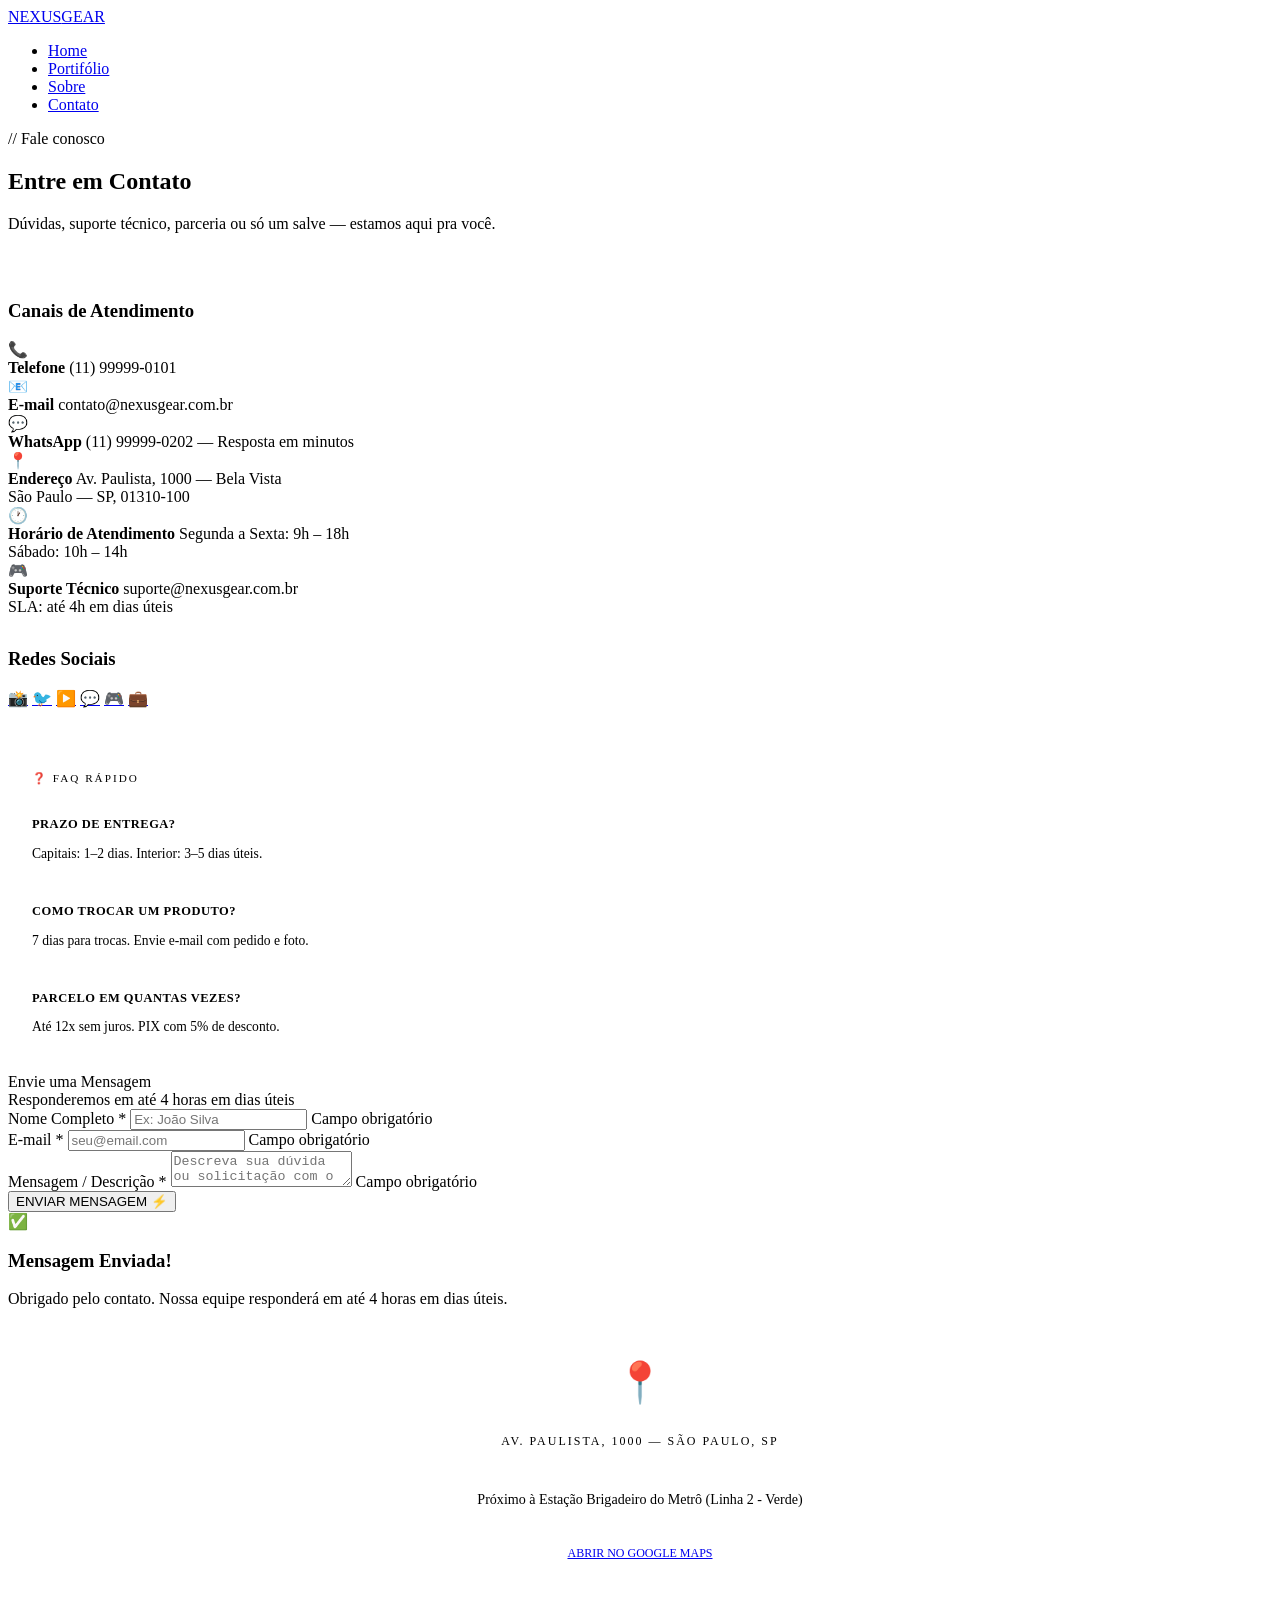
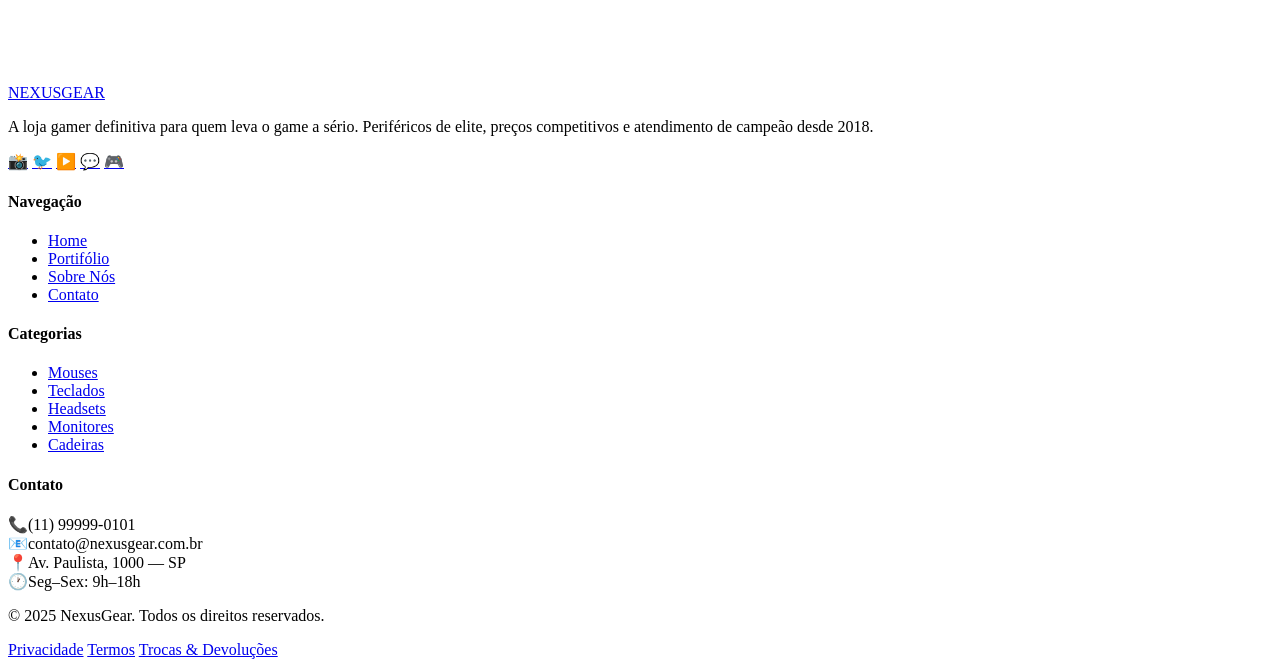
==== pages/contato.html @ a5f31749 "feat: contato" ====
<!DOCTYPE html>
<html lang="pt-BR">
<head>
  <meta charset="UTF-8" />
  <meta name="viewport" content="width=device-width, initial-scale=1.0" />
  <meta name="description" content="Entre em contato com a NexusGear. Dúvidas, suporte, parcerias ou apenas um salve para a equipe." />
  <title>Contato | NexusGear</title>
  <link rel="stylesheet" href="../src/css/estilo.css" />
</head>
<body>

  <!-- ===== NAVIGATION ===== -->
  <nav id="navbar">
    <a href="../index.html" class="nav-logo">NEXUS<span>GEAR</span></a>
    <ul class="nav-links">
      <li><a href="../index.html">Home</a></li>
      <li><a href="portifolio.html">Portifólio</a></li>
      <li><a href="sobre.html">Sobre</a></li>
      <li><a href="contato.html" class="active nav-cta">Contato</a></li>
    </ul>
    <div class="hamburger" aria-label="Menu" role="button" tabindex="0">
      <span></span><span></span><span></span>
    </div>
  </nav>

  <!-- ===== CONTACT HERO ===== -->
  <section class="contact-hero">
    <div class="section-tag">// Fale conosco</div>
    <h1 class="section-title">Entre em Contato</h1>
    <p class="section-desc" style="margin: 1rem auto 0;">
      Dúvidas, suporte técnico, parceria ou só um salve — estamos aqui pra você.
    </p>
  </section>

  <!-- ===== CONTACT SECTION ===== -->
  <section class="container" style="padding-top: 3rem;">
    <div class="contact-wrapper">

      <!-- CONTACT INFO -->
      <div class="contact-info">
        <h3>Canais de Atendimento</h3>

        <div class="contact-item">
          <div class="contact-icon">📞</div>
          <div class="contact-detail">
            <strong>Telefone</strong>
            <span>(11) 99999-0101</span>
          </div>
        </div>

        <div class="contact-item">
          <div class="contact-icon">📧</div>
          <div class="contact-detail">
            <strong>E-mail</strong>
            <span>contato@nexusgear.com.br</span>
          </div>
        </div>

        <div class="contact-item">
          <div class="contact-icon">💬</div>
          <div class="contact-detail">
            <strong>WhatsApp</strong>
            <span>(11) 99999-0202 — Resposta em minutos</span>
          </div>
        </div>

        <div class="contact-item">
          <div class="contact-icon">📍</div>
          <div class="contact-detail">
            <strong>Endereço</strong>
            <span>Av. Paulista, 1000 — Bela Vista<br/>São Paulo — SP, 01310-100</span>
          </div>
        </div>

        <div class="contact-item">
          <div class="contact-icon">🕐</div>
          <div class="contact-detail">
            <strong>Horário de Atendimento</strong>
            <span>Segunda a Sexta: 9h – 18h<br/>Sábado: 10h – 14h</span>
          </div>
        </div>

        <div class="contact-item">
          <div class="contact-icon">🎮</div>
          <div class="contact-detail">
            <strong>Suporte Técnico</strong>
            <span>suporte@nexusgear.com.br<br/>SLA: até 4h em dias úteis</span>
          </div>
        </div>

        <h3 style="margin-top: 2rem;">Redes Sociais</h3>
        <div class="social-links-contact">
          <a href="#" class="social-btn" title="Instagram">📸</a>
          <a href="#" class="social-btn" title="Twitter/X">🐦</a>
          <a href="#" class="social-btn" title="YouTube">▶️</a>
          <a href="#" class="social-btn" title="Discord">💬</a>
          <a href="#" class="social-btn" title="Twitch">🎮</a>
          <a href="#" class="social-btn" title="LinkedIn">💼</a>
        </div>

        <!-- Quick FAQ -->
        <div style="margin-top: 2.5rem; background: var(--bg-card); border: 1px solid var(--border); border-radius: var(--radius); padding: 1.5rem;">
          <div style="font-family: var(--font-mono); font-size: 0.7rem; color: var(--accent); letter-spacing: 2px; margin-bottom: 1.25rem; text-transform: uppercase;">❓ FAQ Rápido</div>
          <div style="display: flex; flex-direction: column; gap: 1rem;">
            <div>
              <p style="font-size: 0.78rem; font-weight: 700; color: var(--text-primary); margin-bottom: 0.3rem; text-transform: uppercase; letter-spacing: 0.5px;">Prazo de entrega?</p>
              <p style="color: var(--text-muted); font-size: 0.85rem;">Capitais: 1–2 dias. Interior: 3–5 dias úteis.</p>
            </div>
            <div>
              <p style="font-size: 0.78rem; font-weight: 700; color: var(--text-primary); margin-bottom: 0.3rem; text-transform: uppercase; letter-spacing: 0.5px;">Como trocar um produto?</p>
              <p style="color: var(--text-muted); font-size: 0.85rem;">7 dias para trocas. Envie e-mail com pedido e foto.</p>
            </div>
            <div>
              <p style="font-size: 0.78rem; font-weight: 700; color: var(--text-primary); margin-bottom: 0.3rem; text-transform: uppercase; letter-spacing: 0.5px;">Parcelo em quantas vezes?</p>
              <p style="color: var(--text-muted); font-size: 0.85rem;">Até 12x sem juros. PIX com 5% de desconto.</p>
            </div>
          </div>
        </div>
      </div>

      <!-- CONTACT FORM -->
      <div class="contact-form-box">
        <div class="form-title">Envie uma Mensagem</div>
        <div class="form-subtitle">Responderemos em até 4 horas em dias úteis</div>

        <form id="contact-form" novalidate>
          <div class="form-row">
            <div class="form-group">
              <label for="nome">Nome Completo *</label>
              <input type="text" id="nome" name="nome" placeholder="Ex: João Silva" required autocomplete="name" />
              <span class="error-msg">Campo obrigatório</span>
            </div>
            <div class="form-group">
              <label for="email">E-mail *</label>
              <input type="email" id="email" name="email" placeholder="seu@email.com" required autocomplete="email" />
              <span class="error-msg">Campo obrigatório</span>
            </div>
          </div>

          <div class="form-group">
            <label for="descricao">Mensagem / Descrição *</label>
            <textarea id="descricao" name="descricao" placeholder="Descreva sua dúvida ou solicitação com o máximo de detalhes possível..." required minlength="10"></textarea>
            <span class="error-msg">Campo obrigatório</span>
          </div>

          <button type="submit" class="btn-submit">
            ENVIAR MENSAGEM ⚡
          </button>
        </form>

        <div class="form-success">
          <span class="success-icon">✅</span>
          <h3>Mensagem Enviada!</h3>
          <p>Obrigado pelo contato. Nossa equipe responderá em até 4 horas em dias úteis.</p>
        </div>
      </div>

    </div>
  </section>

  <!-- ===== MAP PLACEHOLDER ===== -->
  <section style="padding: 0 2rem 5rem;">
    <div class="container" style="padding:0">
      <div style="background: var(--bg-card); border: 1px solid var(--border); border-radius: var(--radius); overflow: hidden; height: 280px; display: flex; align-items: center; justify-content: center; flex-direction: column; gap: 1rem;">
        <span style="font-size: 2.5rem;">📍</span>
        <p style="font-family: var(--font-mono); font-size: 0.75rem; color: var(--accent); letter-spacing: 2px; text-transform: uppercase;">Av. Paulista, 1000 — São Paulo, SP</p>
        <p style="color: var(--text-muted); font-size: 0.88rem;">Próximo à Estação Brigadeiro do Metrô (Linha 2 - Verde)</p>
        <a href="https://maps.google.com" target="_blank" rel="noopener" class="btn-secondary" style="font-size:0.75rem; padding: 0.5rem 1.2rem;">
          ABRIR NO GOOGLE MAPS
        </a>
      </div>
    </div>
  </section>

  <!-- ===== FOOTER ===== -->
  <footer>
    <div class="footer-grid">
      <div class="footer-brand">
        <a href="../index.html" class="nav-logo">NEXUS<span>GEAR</span></a>
        <p class="footer-desc">A loja gamer definitiva para quem leva o game a sério. Periféricos de elite, preços competitivos e atendimento de campeão desde 2018.</p>
        <div class="social-links">
          <a href="#" class="social-link">📸</a>
          <a href="#" class="social-link">🐦</a>
          <a href="#" class="social-link">▶️</a>
          <a href="#" class="social-link">💬</a>
          <a href="#" class="social-link">🎮</a>
        </div>
      </div>
      <div class="footer-col">
        <h4>Navegação</h4>
        <ul class="footer-links">
          <li><a href="../index.html">Home</a></li>
          <li><a href="portifolio.html">Portifólio</a></li>
          <li><a href="sobre.html">Sobre Nós</a></li>
          <li><a href="contato.html">Contato</a></li>
        </ul>
      </div>
      <div class="footer-col">
        <h4>Categorias</h4>
        <ul class="footer-links">
          <li><a href="portifolio.html?cat=mouse">Mouses</a></li>
          <li><a href="portifolio.html?cat=teclado">Teclados</a></li>
          <li><a href="portifolio.html?cat=headset">Headsets</a></li>
          <li><a href="portifolio.html?cat=monitor">Monitores</a></li>
          <li><a href="portifolio.html?cat=cadeira">Cadeiras</a></li>
        </ul>
      </div>
      <div class="footer-col">
        <h4>Contato</h4>
        <div class="footer-contact-item"><span>📞</span><span>(11) 99999-0101</span></div>
        <div class="footer-contact-item"><span>📧</span><span>contato@nexusgear.com.br</span></div>
        <div class="footer-contact-item"><span>📍</span><span>Av. Paulista, 1000 — SP</span></div>
        <div class="footer-contact-item"><span>🕐</span><span>Seg–Sex: 9h–18h</span></div>
      </div>
    </div>
    <div class="footer-bottom">
      <p>© 2025 <span>NexusGear</span>. Todos os direitos reservados.</p>
      <div class="footer-bottom-links">
        <a href="#">Privacidade</a>
        <a href="#">Termos</a>
        <a href="#">Trocas &amp; Devoluções</a>
      </div>
    </div>
  </footer>

  <script src="../src/js/script.js"></script>
</body>
</html>
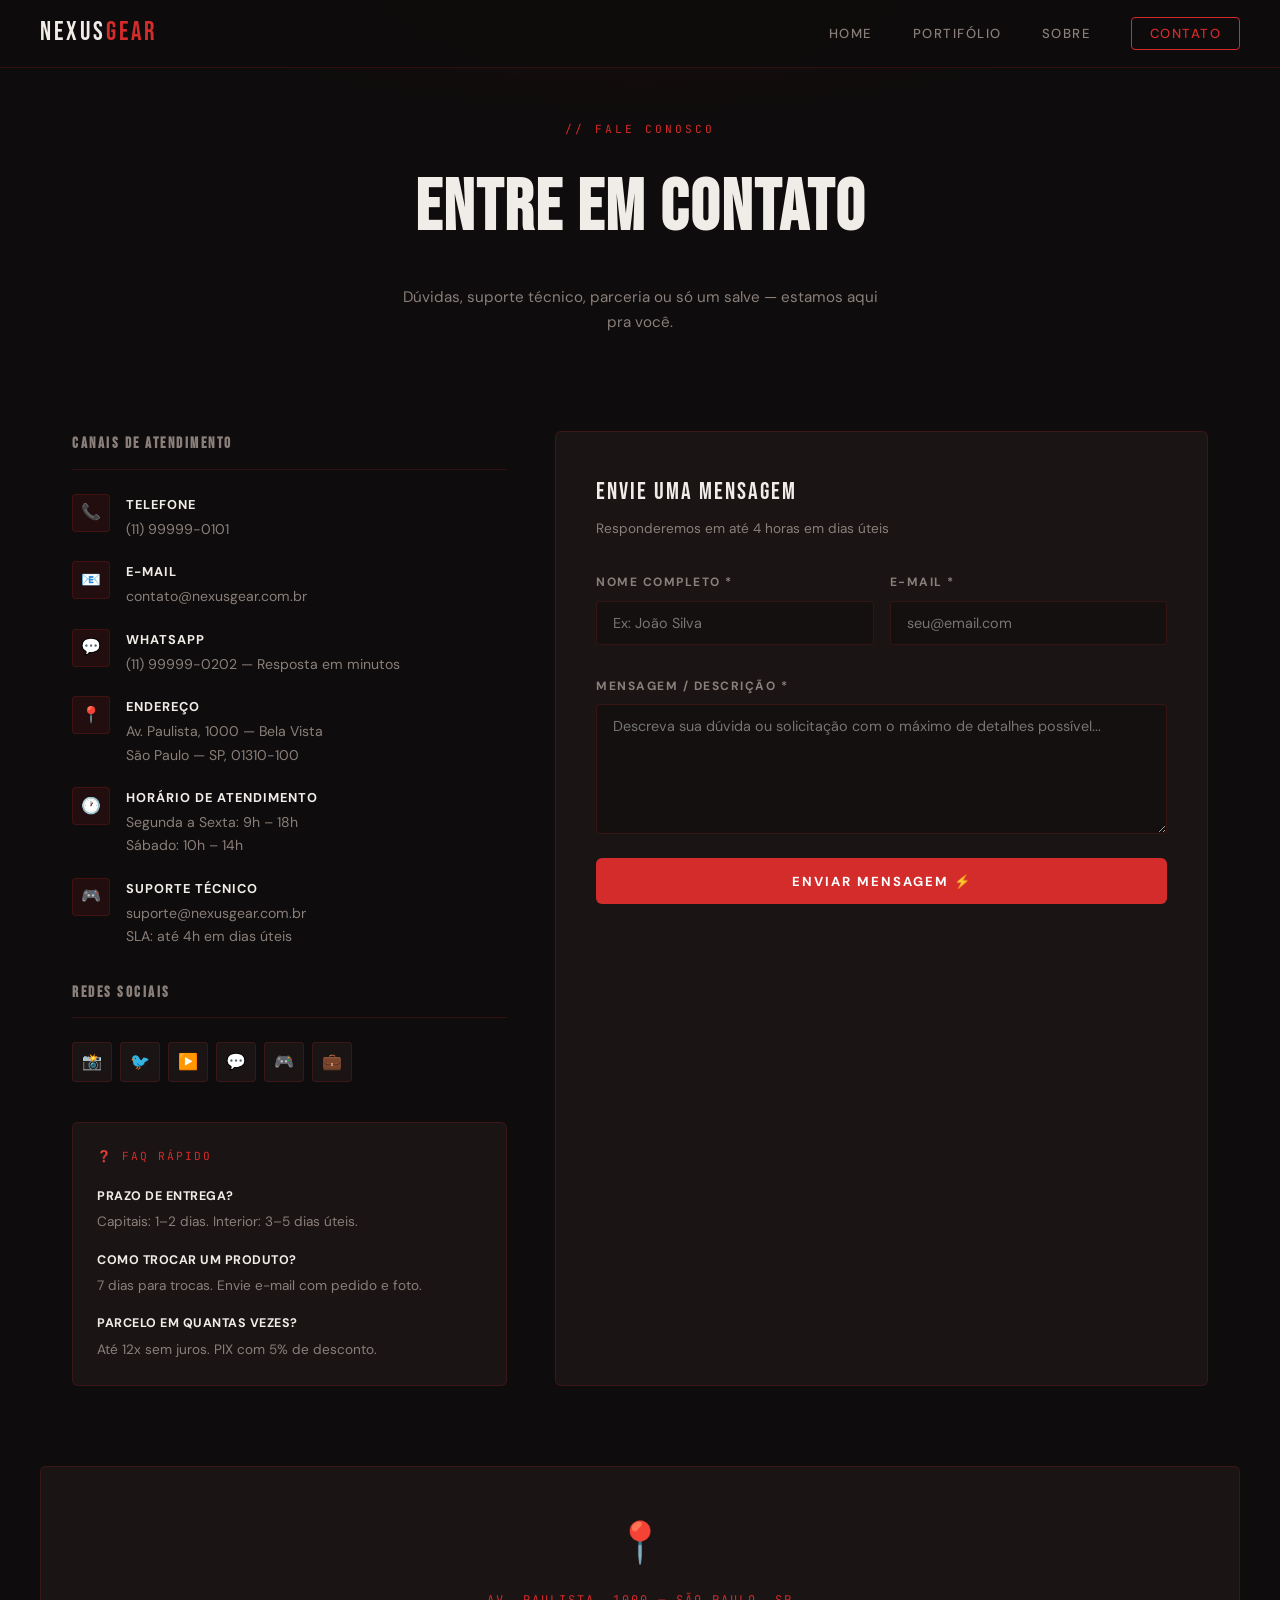
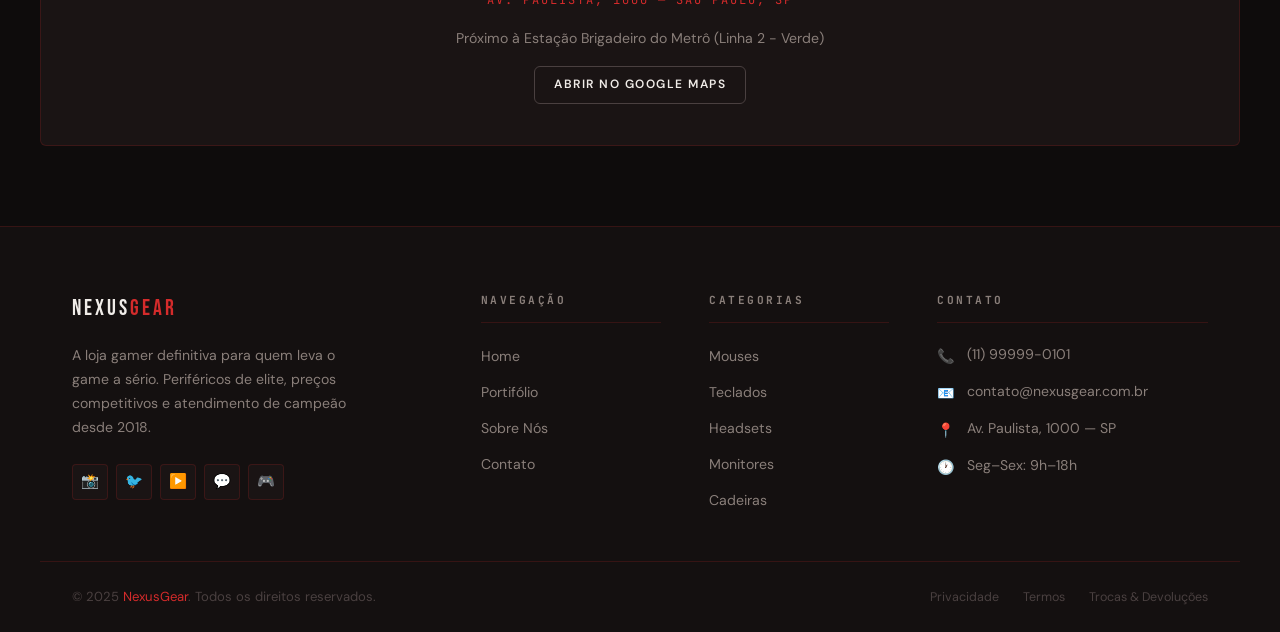
==== commit f1e7346d: "feat: alterações finais" ====
--- a/pages/contato.html
+++ b/pages/contato.html
@@ -225,4 +225,4 @@
 
   <script src="../src/js/script.js"></script>
 </body>
-</html>
+</html>
--- a/src/css/estilo.css
+++ b/src/css/estilo.css
@@ -0,0 +1,1235 @@
+/* =====================================================
+   NEXUSGEAR — estilo.css
+   Tema: Dark Red Gaming — Natural, Editorial, Refined
+   ===================================================== */
+
+@import url('https://fonts.googleapis.com/css2?family=Bebas+Neue&family=DM+Sans:wght@300;400;500;600&family=JetBrains+Mono:wght@400;600&display=swap');
+
+/* ---- CSS Variables ---- */
+:root {
+  --bg-primary:    #0e0c0c;
+  --bg-secondary:  #141010;
+  --bg-card:       #1a1414;
+  --bg-card-hover: #201818;
+  --accent:        #d42b2b;
+  --accent-dim:    #a01f1f;
+  --accent-light:  #e84444;
+  --accent-glow:   rgba(212, 43, 43, 0.35);
+  --text-primary:  #f0ece8;
+  --text-muted:    #8a7f7a;
+  --text-faint:    #4a4040;
+  --border:        rgba(212, 43, 43, 0.18);
+  --border-hover:  rgba(212, 43, 43, 0.5);
+  --font-display:  'Bebas Neue', cursive;
+  --font-body:     'DM Sans', sans-serif;
+  --font-mono:     'JetBrains Mono', monospace;
+  --transition:    all 0.25s ease;
+  --radius:        6px;
+  --shadow:        0 4px 24px rgba(0,0,0,0.5);
+  --glow:          0 0 20px rgba(212,43,43,0.4);
+}
+
+/* ---- Reset ---- */
+*, *::before, *::after { box-sizing: border-box; margin: 0; padding: 0; }
+html { scroll-behavior: smooth; }
+
+body {
+  background-color: var(--bg-primary);
+  color: var(--text-primary);
+  font-family: var(--font-body);
+  font-size: 16px;
+  line-height: 1.65;
+  overflow-x: hidden;
+}
+
+/* Scrollbar */
+::-webkit-scrollbar { width: 5px; }
+::-webkit-scrollbar-track { background: var(--bg-secondary); }
+::-webkit-scrollbar-thumb { background: var(--accent); border-radius: 99px; }
+
+/* =====================
+   NAVIGATION
+   ===================== */
+nav {
+  position: fixed;
+  top: 0; left: 0; right: 0;
+  z-index: 999;
+  padding: 0 2.5rem;
+  height: 68px;
+  display: flex;
+  align-items: center;
+  justify-content: space-between;
+  background: rgba(14, 12, 12, 0.9);
+  backdrop-filter: blur(16px);
+  border-bottom: 1px solid var(--border);
+  transition: var(--transition);
+}
+
+nav.scrolled {
+  border-bottom-color: var(--accent);
+  box-shadow: 0 2px 20px rgba(212,43,43,0.12);
+}
+
+.nav-logo {
+  font-family: var(--font-display);
+  font-size: 1.6rem;
+  color: var(--text-primary);
+  text-decoration: none;
+  letter-spacing: 3px;
+}
+.nav-logo span { color: var(--accent); }
+
+.nav-links {
+  display: flex;
+  list-style: none;
+  gap: 2.5rem;
+  align-items: center;
+}
+
+.nav-links a {
+  color: var(--text-muted);
+  text-decoration: none;
+  font-size: 0.82rem;
+  font-weight: 500;
+  letter-spacing: 1.5px;
+  text-transform: uppercase;
+  transition: var(--transition);
+  position: relative;
+  padding-bottom: 3px;
+}
+
+.nav-links a::after {
+  content: '';
+  position: absolute;
+  bottom: 0; left: 0;
+  width: 0; height: 1.5px;
+  background: var(--accent);
+  transition: width 0.25s ease;
+}
+
+.nav-links a:hover, .nav-links a.active {
+  color: var(--text-primary);
+}
+.nav-links a:hover::after, .nav-links a.active::after { width: 100%; }
+
+.nav-cta {
+  border: 1px solid var(--accent) !important;
+  color: var(--accent) !important;
+  padding: 0.45rem 1.1rem !important;
+  border-radius: 4px;
+}
+.nav-cta::after { display: none !important; }
+.nav-cta:hover {
+  background: var(--accent) !important;
+  color: #fff !important;
+}
+
+/* Cart icon in nav */
+.nav-cart-btn {
+  position: relative;
+  background: none;
+  border: 1px solid var(--border-hover);
+  color: var(--text-primary);
+  cursor: pointer;
+  padding: 0.4rem 0.85rem;
+  border-radius: 4px;
+  font-size: 1rem;
+  display: flex;
+  align-items: center;
+  gap: 0.4rem;
+  transition: var(--transition);
+  font-family: var(--font-body);
+}
+.nav-cart-btn:hover { border-color: var(--accent); color: var(--accent); }
+.cart-count {
+  position: absolute;
+  top: -6px; right: -6px;
+  background: var(--accent);
+  color: #fff;
+  font-size: 0.65rem;
+  font-weight: 700;
+  width: 18px; height: 18px;
+  border-radius: 50%;
+  display: flex; align-items: center; justify-content: center;
+  opacity: 0;
+  transition: var(--transition);
+}
+.cart-count.visible { opacity: 1; }
+
+/* Hamburger */
+.hamburger { display: none; flex-direction: column; gap: 5px; cursor: pointer; padding: 4px; }
+.hamburger span { display: block; width: 24px; height: 2px; background: var(--text-primary); transition: var(--transition); }
+
+/* =====================
+   CART SIDEBAR
+   ===================== */
+.cart-overlay {
+  position: fixed;
+  inset: 0;
+  background: rgba(0,0,0,0.6);
+  z-index: 1100;
+  opacity: 0;
+  pointer-events: none;
+  transition: opacity 0.3s ease;
+}
+.cart-overlay.open { opacity: 1; pointer-events: all; }
+
+.cart-sidebar {
+  position: fixed;
+  top: 0; right: 0;
+  width: 380px;
+  max-width: 95vw;
+  height: 100vh;
+  background: var(--bg-secondary);
+  border-left: 1px solid var(--border);
+  z-index: 1101;
+  transform: translateX(100%);
+  transition: transform 0.35s cubic-bezier(0.25, 0.46, 0.45, 0.94);
+  display: flex;
+  flex-direction: column;
+}
+.cart-sidebar.open { transform: translateX(0); }
+
+.cart-header {
+  padding: 1.5rem;
+  border-bottom: 1px solid var(--border);
+  display: flex;
+  align-items: center;
+  justify-content: space-between;
+}
+.cart-header h2 {
+  font-family: var(--font-display);
+  font-size: 1.4rem;
+  letter-spacing: 2px;
+}
+.cart-close {
+  background: none;
+  border: none;
+  color: var(--text-muted);
+  font-size: 1.4rem;
+  cursor: pointer;
+  padding: 0.25rem;
+  transition: var(--transition);
+  line-height: 1;
+}
+.cart-close:hover { color: var(--accent); }
+
+.cart-items {
+  flex: 1;
+  overflow-y: auto;
+  padding: 1rem 1.5rem;
+  display: flex;
+  flex-direction: column;
+  gap: 1rem;
+}
+
+.cart-empty {
+  text-align: center;
+  padding: 3rem 1rem;
+  color: var(--text-muted);
+}
+.cart-empty .empty-icon { font-size: 3rem; display: block; margin-bottom: 1rem; opacity: 0.4; }
+.cart-empty p { font-size: 0.95rem; }
+
+.cart-item {
+  display: flex;
+  align-items: center;
+  gap: 1rem;
+  padding: 1rem;
+  background: var(--bg-card);
+  border: 1px solid var(--border);
+  border-radius: var(--radius);
+  animation: slideIn 0.2s ease;
+}
+@keyframes slideIn { from { opacity:0; transform: translateX(16px); } to { opacity:1; transform:translateX(0); } }
+
+.cart-item-icon { font-size: 2rem; flex-shrink: 0; }
+.cart-item-info { flex: 1; min-width: 0; }
+.cart-item-name { font-size: 0.85rem; font-weight: 600; white-space: nowrap; overflow: hidden; text-overflow: ellipsis; }
+.cart-item-cat { font-size: 0.72rem; color: var(--text-muted); margin-top: 2px; }
+.cart-item-price { font-family: var(--font-mono); font-size: 0.9rem; color: var(--accent); margin-top: 4px; }
+.cart-item-remove {
+  background: none;
+  border: 1px solid var(--text-faint);
+  color: var(--text-muted);
+  width: 28px; height: 28px;
+  border-radius: 4px;
+  cursor: pointer;
+  font-size: 0.85rem;
+  display: flex; align-items: center; justify-content: center;
+  flex-shrink: 0;
+  transition: var(--transition);
+}
+.cart-item-remove:hover { border-color: var(--accent); color: var(--accent); background: rgba(212,43,43,0.08); }
+
+.cart-footer {
+  padding: 1.5rem;
+  border-top: 1px solid var(--border);
+}
+.cart-total {
+  display: flex;
+  justify-content: space-between;
+  align-items: baseline;
+  margin-bottom: 1.25rem;
+}
+.cart-total-label { font-size: 0.85rem; color: var(--text-muted); text-transform: uppercase; letter-spacing: 1px; }
+.cart-total-value { font-family: var(--font-mono); font-size: 1.2rem; color: var(--text-primary); }
+
+/* =====================
+   BUTTONS
+   ===================== */
+.btn-primary {
+  display: inline-flex;
+  align-items: center;
+  justify-content: center;
+  gap: 0.5rem;
+  padding: 0.75rem 1.75rem;
+  background: var(--accent);
+  color: #fff;
+  text-decoration: none;
+  font-size: 0.82rem;
+  font-weight: 600;
+  letter-spacing: 1.5px;
+  text-transform: uppercase;
+  border: none;
+  border-radius: var(--radius);
+  cursor: pointer;
+  transition: var(--transition);
+}
+.btn-primary:hover { background: var(--accent-light); box-shadow: var(--glow); transform: translateY(-1px); }
+
+.btn-secondary {
+  display: inline-flex;
+  align-items: center;
+  justify-content: center;
+  gap: 0.5rem;
+  padding: 0.75rem 1.75rem;
+  background: transparent;
+  color: var(--text-primary);
+  text-decoration: none;
+  font-size: 0.82rem;
+  font-weight: 600;
+  letter-spacing: 1.5px;
+  text-transform: uppercase;
+  border: 1px solid var(--text-faint);
+  border-radius: var(--radius);
+  cursor: pointer;
+  transition: var(--transition);
+}
+.btn-secondary:hover { border-color: var(--text-muted); background: rgba(255,255,255,0.04); }
+
+/* =====================
+   HERO
+   ===================== */
+.hero {
+  min-height: 100vh;
+  display: flex;
+  align-items: center;
+  justify-content: center;
+  position: relative;
+  overflow: hidden;
+  padding: 110px 2rem 5rem;
+  background: radial-gradient(ellipse 70% 60% at 50% 0%, rgba(212,43,43,0.08) 0%, transparent 60%);
+}
+
+.hero::before {
+  content: '';
+  position: absolute;
+  inset: 0;
+  background-image:
+    linear-gradient(rgba(212,43,43,0.05) 1px, transparent 1px),
+    linear-gradient(90deg, rgba(212,43,43,0.05) 1px, transparent 1px);
+  background-size: 50px 50px;
+  mask-image: radial-gradient(ellipse 80% 60% at center, black 0%, transparent 75%);
+}
+
+.hero-orb-1, .hero-orb-2 { position: absolute; border-radius: 50%; pointer-events: none; filter: blur(80px); }
+.hero-orb-1 { width: 500px; height: 500px; background: rgba(212,43,43,0.12); top: -100px; left: -100px; }
+.hero-orb-2 { width: 400px; height: 400px; background: rgba(180,30,30,0.08); bottom: 0; right: -80px; }
+
+.hero-content {
+  text-align: center;
+  max-width: 780px;
+  position: relative;
+  z-index: 2;
+}
+
+.hero-tag {
+  display: inline-block;
+  font-family: var(--font-mono);
+  font-size: 0.72rem;
+  color: var(--accent);
+  letter-spacing: 2px;
+  text-transform: uppercase;
+  margin-bottom: 1.5rem;
+  padding: 0.35rem 0.85rem;
+  border: 1px solid var(--border);
+  border-radius: 99px;
+  background: rgba(212,43,43,0.06);
+}
+
+.hero-title {
+  font-family: var(--font-display);
+  font-size: clamp(4.5rem, 12vw, 9rem);
+  line-height: 0.92;
+  letter-spacing: 2px;
+  margin-bottom: 1.5rem;
+  display: flex;
+  flex-direction: column;
+}
+.line-1 { color: var(--text-primary); }
+.line-2 { color: var(--accent); }
+
+.hero-subtitle {
+  font-size: 1.05rem;
+  color: var(--text-muted);
+  max-width: 520px;
+  margin: 0 auto 2.5rem;
+  line-height: 1.7;
+}
+
+.hero-buttons { display: flex; gap: 1rem; justify-content: center; flex-wrap: wrap; margin-bottom: 4rem; }
+
+.hero-stats {
+  display: grid;
+  grid-template-columns: repeat(4, 1fr);
+  gap: 1px;
+  background: var(--border);
+  border: 1px solid var(--border);
+  border-radius: var(--radius);
+  overflow: hidden;
+  max-width: 560px;
+  margin: 0 auto;
+}
+.stat-item {
+  display: flex;
+  flex-direction: column;
+  align-items: center;
+  padding: 1.1rem 0.5rem;
+  background: var(--bg-secondary);
+}
+.stat-number {
+  font-family: var(--font-display);
+  font-size: 1.8rem;
+  color: var(--accent);
+  letter-spacing: 1px;
+}
+.stat-label { font-size: 0.72rem; color: var(--text-muted); text-transform: uppercase; letter-spacing: 1px; margin-top: 2px; }
+
+.scroll-indicator {
+  position: absolute;
+  bottom: 2.5rem;
+  left: 50%;
+  transform: translateX(-50%);
+  display: flex;
+  flex-direction: column;
+  align-items: center;
+  gap: 0.5rem;
+  opacity: 0.4;
+  z-index: 2;
+}
+.scroll-line {
+  width: 1px;
+  height: 40px;
+  background: linear-gradient(to bottom, transparent, var(--accent));
+  animation: scrollAnim 1.5s ease infinite;
+}
+.scroll-indicator span { font-family: var(--font-mono); font-size: 0.6rem; letter-spacing: 3px; color: var(--text-muted); }
+@keyframes scrollAnim { 0%,100%{opacity:0.2} 50%{opacity:1} }
+
+/* =====================
+   CONTAINER
+   ===================== */
+.container {
+  width: 100%;
+  max-width: 1200px;
+  margin: 0 auto;
+  padding: 5rem 2rem;
+}
+
+/* =====================
+   SECTION HEADERS
+   ===================== */
+.section-header { text-align: center; margin-bottom: 3.5rem; }
+.section-tag {
+  font-family: var(--font-mono);
+  font-size: 0.7rem;
+  color: var(--accent);
+  letter-spacing: 3px;
+  text-transform: uppercase;
+  margin-bottom: 0.75rem;
+}
+.section-title {
+  font-family: var(--font-display);
+  font-size: clamp(2rem, 5vw, 3.2rem);
+  letter-spacing: 2px;
+  color: var(--text-primary);
+  margin-bottom: 0.75rem;
+}
+.section-desc { color: var(--text-muted); font-size: 0.95rem; max-width: 480px; margin: 0 auto; }
+
+/* =====================
+   CATEGORIES
+   ===================== */
+.categories { padding-top: 0 !important; }
+.categories-grid {
+  display: grid;
+  grid-template-columns: repeat(auto-fit, minmax(120px, 1fr));
+  gap: 1px;
+  background: var(--border);
+  border: 1px solid var(--border);
+  border-radius: var(--radius);
+  overflow: hidden;
+}
+.cat-item {
+  display: flex;
+  flex-direction: column;
+  align-items: center;
+  gap: 0.6rem;
+  padding: 1.5rem 1rem;
+  background: var(--bg-secondary);
+  text-decoration: none;
+  transition: var(--transition);
+  color: var(--text-muted);
+}
+.cat-item:hover { background: var(--bg-card-hover); color: var(--text-primary); }
+.cat-icon { font-size: 1.6rem; }
+.cat-name { font-size: 0.75rem; font-weight: 600; letter-spacing: 0.5px; text-transform: uppercase; }
+
+/* =====================
+   PRODUCT CARDS
+   ===================== */
+.products-grid {
+  display: grid;
+  grid-template-columns: repeat(auto-fill, minmax(240px, 1fr));
+  gap: 1.25rem;
+}
+
+.product-card {
+  background: var(--bg-card);
+  border: 1px solid var(--border);
+  border-radius: var(--radius);
+  overflow: hidden;
+  position: relative;
+  display: flex;
+  flex-direction: column;
+  transition: var(--transition);
+}
+.product-card:hover {
+  border-color: var(--border-hover);
+  transform: translateY(-3px);
+  box-shadow: 0 8px 30px rgba(0,0,0,0.4), 0 0 0 1px rgba(212,43,43,0.1);
+}
+
+.card-badge {
+  position: absolute;
+  top: 0.75rem; left: 0.75rem;
+  font-family: var(--font-mono);
+  font-size: 0.65rem;
+  font-weight: 600;
+  padding: 0.25rem 0.6rem;
+  border-radius: 3px;
+  letter-spacing: 1px;
+  text-transform: uppercase;
+  z-index: 2;
+}
+.badge-hot { background: var(--accent); color: #fff; }
+.badge-new { background: #1a3a1a; color: #4ade80; border: 1px solid rgba(74,222,128,0.3); }
+.badge-sale { background: rgba(212,43,43,0.15); color: var(--accent-light); border: 1px solid var(--border); }
+
+.card-img {
+  height: 185px;
+  display: flex;
+  align-items: center;
+  justify-content: center;
+  font-size: 4rem;
+  background: linear-gradient(135deg, var(--bg-secondary), var(--bg-card));
+  border-bottom: 1px solid var(--border);
+  overflow: hidden;
+}
+
+.card-body { padding: 1.1rem; display: flex; flex-direction: column; gap: 0.5rem; flex: 1; }
+.card-category { font-family: var(--font-mono); font-size: 0.65rem; color: var(--text-muted); letter-spacing: 1.5px; text-transform: uppercase; }
+.card-title { font-size: 0.9rem; font-weight: 600; line-height: 1.4; color: var(--text-primary); }
+.card-rating { display: flex; align-items: center; gap: 0.5rem; font-size: 0.75rem; color: var(--text-muted); }
+.star { color: #f59e0b; font-size: 0.7rem; letter-spacing: 1px; }
+
+.card-price { display: flex; align-items: baseline; gap: 0.6rem; margin-top: auto; padding-top: 0.5rem; }
+.price-old { font-size: 0.78rem; color: var(--text-faint); text-decoration: line-through; font-family: var(--font-mono); }
+.price-current { font-family: var(--font-mono); font-size: 1.05rem; color: var(--text-primary); font-weight: 600; }
+
+.card-btn {
+  width: 100%;
+  padding: 0.65rem;
+  background: transparent;
+  border: 1px solid var(--border);
+  color: var(--text-primary);
+  font-size: 0.75rem;
+  font-weight: 600;
+  letter-spacing: 1px;
+  text-transform: uppercase;
+  cursor: pointer;
+  border-radius: 4px;
+  margin-top: 0.75rem;
+  transition: var(--transition);
+  font-family: var(--font-body);
+}
+.card-btn:hover { border-color: var(--accent); color: var(--accent); background: rgba(212,43,43,0.06); }
+.card-btn.added { border-color: #4ade80; color: #4ade80; }
+
+/* =====================
+   FEATURED SECTION
+   ===================== */
+.featured { padding: 5rem 2rem; }
+
+/* =====================
+   PROMO BANNER
+   ===================== */
+.promo-banner {
+  background: linear-gradient(135deg, var(--bg-card) 0%, #200a0a 100%);
+  border: 1px solid rgba(212,43,43,0.3);
+  border-radius: var(--radius);
+  padding: 3rem 2rem;
+  text-align: center;
+}
+.promo-tag {
+  font-family: var(--font-mono);
+  font-size: 0.7rem;
+  color: var(--accent);
+  letter-spacing: 3px;
+  text-transform: uppercase;
+  display: block;
+  margin-bottom: 1rem;
+}
+.promo-title { font-family: var(--font-display); font-size: clamp(1.8rem, 4vw, 2.8rem); letter-spacing: 2px; margin-bottom: 0.75rem; }
+.promo-title span { color: var(--accent); }
+.promo-subtitle { color: var(--text-muted); font-size: 0.95rem; margin-bottom: 1.5rem; }
+
+.countdown { display: flex; gap: 1rem; justify-content: center; margin: 1.5rem 0; flex-wrap: wrap; }
+.countdown-unit { display: flex; flex-direction: column; align-items: center; min-width: 65px; }
+.countdown-num {
+  font-family: var(--font-mono);
+  font-size: 2rem;
+  font-weight: 600;
+  color: var(--text-primary);
+  background: var(--bg-secondary);
+  border: 1px solid var(--border);
+  border-radius: var(--radius);
+  padding: 0.5rem 0.75rem;
+  min-width: 65px;
+  text-align: center;
+}
+.countdown-label { font-size: 0.65rem; color: var(--text-muted); text-transform: uppercase; letter-spacing: 1px; margin-top: 0.35rem; }
+
+/* =====================
+   PORTFOLIO PAGE
+   ===================== */
+.portfolio-hero {
+  padding: 120px 2rem 3rem;
+  text-align: center;
+  background: radial-gradient(ellipse 60% 50% at 50% 0%, rgba(212,43,43,0.07) 0%, transparent 60%);
+}
+.portfolio-hero .section-title { font-size: clamp(2.5rem, 7vw, 4.5rem); margin-bottom: 0; }
+
+.filter-bar {
+  display: flex;
+  gap: 0.5rem;
+  flex-wrap: wrap;
+  margin-bottom: 2.5rem;
+  padding: 1rem;
+  background: var(--bg-secondary);
+  border: 1px solid var(--border);
+  border-radius: var(--radius);
+}
+
+.filter-btn {
+  padding: 0.5rem 1.1rem;
+  background: transparent;
+  border: 1px solid var(--border);
+  color: var(--text-muted);
+  font-size: 0.78rem;
+  font-weight: 500;
+  letter-spacing: 0.5px;
+  border-radius: 4px;
+  cursor: pointer;
+  transition: var(--transition);
+  font-family: var(--font-body);
+  text-transform: uppercase;
+}
+.filter-btn:hover { border-color: var(--text-muted); color: var(--text-primary); }
+.filter-btn.active { background: var(--accent); border-color: var(--accent); color: #fff; }
+
+/* Price table — replacing plans */
+.price-table-wrap {
+  overflow-x: auto;
+  border: 1px solid var(--border);
+  border-radius: var(--radius);
+  background: var(--bg-secondary);
+}
+.price-table {
+  width: 100%;
+  border-collapse: collapse;
+  font-size: 0.9rem;
+}
+.price-table th {
+  background: var(--bg-card);
+  padding: 1rem 1.25rem;
+  text-align: left;
+  font-family: var(--font-mono);
+  font-size: 0.72rem;
+  letter-spacing: 2px;
+  color: var(--text-muted);
+  text-transform: uppercase;
+  border-bottom: 1px solid var(--border);
+  white-space: nowrap;
+}
+.price-table td {
+  padding: 0.9rem 1.25rem;
+  border-bottom: 1px solid rgba(212,43,43,0.08);
+  color: var(--text-primary);
+  font-size: 0.88rem;
+  vertical-align: middle;
+}
+.price-table tr:last-child td { border-bottom: none; }
+.price-table tr:hover td { background: var(--bg-card-hover); }
+.price-table .prod-icon { font-size: 1.4rem; }
+.price-table .prod-name { font-weight: 600; }
+.price-table .prod-cat { font-size: 0.72rem; color: var(--text-muted); display: block; margin-top: 2px; font-family: var(--font-mono); letter-spacing: 1px; }
+.price-table .old-p { text-decoration: line-through; color: var(--text-faint); font-size: 0.78rem; display: block; }
+.price-table .new-p { color: var(--text-primary); font-family: var(--font-mono); font-weight: 600; }
+.price-table .badge-inline {
+  display: inline-block;
+  font-size: 0.65rem;
+  padding: 0.2rem 0.5rem;
+  border-radius: 3px;
+  font-family: var(--font-mono);
+  letter-spacing: 1px;
+  font-weight: 600;
+}
+
+/* =====================
+   ABOUT PAGE
+   ===================== */
+.about-hero {
+  min-height: 70vh;
+  padding: 120px 2rem 5rem;
+  position: relative;
+  overflow: hidden;
+  background: radial-gradient(ellipse 60% 50% at 50% 0%, rgba(212,43,43,0.07) 0%, transparent 60%);
+}
+.about-grid {
+  display: grid;
+  grid-template-columns: 1fr 1fr;
+  gap: 4rem;
+  align-items: center;
+}
+.about-text { }
+.about-text p { color: var(--text-muted); line-height: 1.8; margin-bottom: 1.25rem; }
+.about-text strong { color: var(--text-primary); }
+
+.about-visual {
+  display: grid;
+  grid-template-columns: 1fr 1fr;
+  gap: 1px;
+  background: var(--border);
+  border: 1px solid var(--border);
+  border-radius: var(--radius);
+  overflow: hidden;
+}
+.about-stat-box {
+  background: var(--bg-secondary);
+  padding: 2rem 1.5rem;
+  text-align: center;
+  transition: var(--transition);
+}
+.about-stat-box:hover { background: var(--bg-card-hover); }
+.about-num {
+  font-family: var(--font-display);
+  font-size: 2.5rem;
+  color: var(--accent);
+  display: block;
+  letter-spacing: 1px;
+}
+.about-num-label { font-size: 0.72rem; color: var(--text-muted); text-transform: uppercase; letter-spacing: 1px; margin-top: 0.35rem; }
+.team-name { font-size: 0.85rem; font-weight: 700; color: var(--text-primary); text-transform: uppercase; letter-spacing: 1px; }
+
+/* Timeline */
+.timeline { position: relative; padding-left: 2rem; }
+.timeline::before {
+  content: '';
+  position: absolute;
+  left: 0; top: 0; bottom: 0;
+  width: 1px;
+  background: linear-gradient(to bottom, var(--accent), transparent);
+}
+.timeline-item { position: relative; padding-bottom: 2.5rem; }
+.timeline-item::before {
+  content: '';
+  position: absolute;
+  left: -2.35rem;
+  top: 0.4rem;
+  width: 10px; height: 10px;
+  border-radius: 50%;
+  background: var(--accent);
+  border: 2px solid var(--bg-primary);
+  box-shadow: 0 0 8px var(--accent);
+}
+.timeline-year { font-family: var(--font-mono); font-size: 0.72rem; color: var(--accent); letter-spacing: 2px; margin-bottom: 0.4rem; }
+.timeline-title { font-size: 1rem; font-weight: 700; color: var(--text-primary); margin-bottom: 0.5rem; }
+.timeline-desc { font-size: 0.9rem; color: var(--text-muted); line-height: 1.7; }
+
+/* Team */
+.team-grid { display: grid; grid-template-columns: repeat(auto-fit, minmax(200px, 1fr)); gap: 1.25rem; }
+.team-card {
+  background: var(--bg-card);
+  border: 1px solid var(--border);
+  border-radius: var(--radius);
+  padding: 2rem 1.5rem;
+  text-align: center;
+  transition: var(--transition);
+}
+.team-card:hover { border-color: var(--border-hover); }
+.team-avatar { font-size: 2.5rem; margin-bottom: 1rem; }
+.team-role { font-size: 0.75rem; color: var(--accent); text-transform: uppercase; letter-spacing: 1.5px; font-family: var(--font-mono); margin-top: 0.3rem; }
+
+/* =====================
+   CONTACT PAGE
+   ===================== */
+.contact-hero {
+  padding: 120px 2rem 3rem;
+  text-align: center;
+  background: radial-gradient(ellipse 60% 50% at 50% 0%, rgba(212,43,43,0.07) 0%, transparent 60%);
+}
+.contact-hero .section-title { font-size: clamp(2.5rem, 7vw, 4.5rem); }
+
+.contact-wrapper { display: grid; grid-template-columns: 1fr 1.5fr; gap: 3rem; }
+
+.contact-info h3 {
+  font-family: var(--font-display);
+  font-size: 0.95rem;
+  letter-spacing: 2.5px;
+  color: var(--text-muted);
+  margin-bottom: 1.5rem;
+  padding-bottom: 0.75rem;
+  border-bottom: 1px solid var(--border);
+  text-transform: uppercase;
+}
+.contact-item { display: flex; align-items: flex-start; gap: 1rem; margin-bottom: 1.25rem; }
+.contact-icon {
+  width: 38px; height: 38px;
+  background: rgba(212,43,43,0.1);
+  border: 1px solid var(--border);
+  border-radius: 4px;
+  display: flex; align-items: center; justify-content: center;
+  font-size: 1rem;
+  flex-shrink: 0;
+}
+.contact-detail { display: flex; flex-direction: column; gap: 0.2rem; }
+.contact-detail strong { font-size: 0.8rem; font-weight: 700; text-transform: uppercase; letter-spacing: 1px; color: var(--text-primary); }
+.contact-detail span { font-size: 0.88rem; color: var(--text-muted); }
+
+.social-links-contact { display: flex; gap: 0.5rem; flex-wrap: wrap; margin-top: 0.5rem; }
+.social-btn {
+  width: 40px; height: 40px;
+  background: var(--bg-card);
+  border: 1px solid var(--border);
+  border-radius: 4px;
+  display: flex; align-items: center; justify-content: center;
+  font-size: 1rem;
+  text-decoration: none;
+  transition: var(--transition);
+}
+.social-btn:hover { border-color: var(--border-hover); background: var(--bg-card-hover); }
+
+/* Contact Form */
+.contact-form-box {
+  background: var(--bg-card);
+  border: 1px solid var(--border);
+  border-radius: var(--radius);
+  padding: 2.5rem;
+}
+.form-title {
+  font-family: var(--font-display);
+  font-size: 1.5rem;
+  letter-spacing: 2px;
+  margin-bottom: 0.4rem;
+}
+.form-subtitle { color: var(--text-muted); font-size: 0.85rem; margin-bottom: 2rem; }
+.form-row { display: grid; grid-template-columns: 1fr 1fr; gap: 1rem; margin-bottom: 1rem; }
+.form-group { display: flex; flex-direction: column; gap: 0.5rem; margin-bottom: 1rem; }
+.form-group label {
+  font-size: 0.75rem;
+  font-weight: 700;
+  text-transform: uppercase;
+  letter-spacing: 1.5px;
+  color: var(--text-muted);
+}
+.form-group input,
+.form-group select,
+.form-group textarea {
+  background: var(--bg-secondary);
+  border: 1px solid var(--border);
+  border-radius: 4px;
+  color: var(--text-primary);
+  padding: 0.75rem 1rem;
+  font-family: var(--font-body);
+  font-size: 0.9rem;
+  outline: none;
+  transition: var(--transition);
+  width: 100%;
+}
+.form-group input:focus,
+.form-group select:focus,
+.form-group textarea:focus { border-color: var(--accent); }
+.form-group textarea { min-height: 130px; resize: vertical; }
+.form-group select option { background: var(--bg-secondary); }
+.form-group .error-msg { font-size: 0.72rem; color: var(--accent-light); display: none; }
+.form-group.error input,
+.form-group.error textarea,
+.form-group.error select { border-color: var(--accent); }
+.form-group.error .error-msg { display: block; }
+
+.btn-submit {
+  width: 100%;
+  padding: 0.9rem;
+  background: var(--accent);
+  color: #fff;
+  border: none;
+  border-radius: var(--radius);
+  font-size: 0.82rem;
+  font-weight: 700;
+  letter-spacing: 2px;
+  text-transform: uppercase;
+  cursor: pointer;
+  transition: var(--transition);
+  font-family: var(--font-body);
+  margin-top: 0.5rem;
+}
+.btn-submit:hover { background: var(--accent-light); box-shadow: var(--glow); }
+
+.form-success {
+  display: none;
+  text-align: center;
+  padding: 2rem;
+}
+.form-success .success-icon { font-size: 3rem; display: block; margin-bottom: 1rem; }
+.form-success h3 { font-family: var(--font-display); font-size: 1.4rem; letter-spacing: 2px; margin-bottom: 0.5rem; color: #4ade80; }
+.form-success p { color: var(--text-muted); font-size: 0.9rem; }
+
+/* =====================
+   FOOTER
+   ===================== */
+footer {
+  background: var(--bg-secondary);
+  border-top: 1px solid var(--border);
+  padding-top: 4rem;
+}
+.footer-grid {
+  max-width: 1200px;
+  margin: 0 auto;
+  padding: 0 2rem 3rem;
+  display: grid;
+  grid-template-columns: 2fr 1fr 1fr 1.5fr;
+  gap: 3rem;
+}
+.footer-brand .nav-logo { font-size: 1.4rem; display: inline-block; margin-bottom: 1rem; }
+.footer-desc { color: var(--text-muted); font-size: 0.88rem; line-height: 1.7; max-width: 280px; margin-bottom: 1.5rem; }
+.social-links { display: flex; gap: 0.5rem; }
+.social-link {
+  width: 36px; height: 36px;
+  background: var(--bg-card);
+  border: 1px solid var(--border);
+  border-radius: 4px;
+  display: flex; align-items: center; justify-content: center;
+  text-decoration: none;
+  font-size: 0.9rem;
+  transition: var(--transition);
+}
+.social-link:hover { border-color: var(--border-hover); }
+
+.footer-col h4 {
+  font-family: var(--font-mono);
+  font-size: 0.7rem;
+  letter-spacing: 2.5px;
+  color: var(--text-muted);
+  text-transform: uppercase;
+  margin-bottom: 1.25rem;
+  padding-bottom: 0.75rem;
+  border-bottom: 1px solid var(--border);
+}
+.footer-links { list-style: none; display: flex; flex-direction: column; gap: 0.6rem; }
+.footer-links a { color: var(--text-muted); text-decoration: none; font-size: 0.88rem; transition: var(--transition); }
+.footer-links a:hover { color: var(--text-primary); }
+
+.footer-contact-item { display: flex; align-items: flex-start; gap: 0.75rem; margin-bottom: 0.75rem; color: var(--text-muted); font-size: 0.88rem; }
+.footer-contact-item span:first-child { flex-shrink: 0; margin-top: 2px; }
+
+.footer-bottom {
+  border-top: 1px solid var(--border);
+  padding: 1.5rem 2rem;
+  max-width: 1200px;
+  margin: 0 auto;
+  display: flex;
+  align-items: center;
+  justify-content: space-between;
+  gap: 1rem;
+  flex-wrap: wrap;
+}
+.footer-bottom p { font-size: 0.82rem; color: var(--text-faint); }
+.footer-bottom span { color: var(--accent); }
+.footer-bottom-links { display: flex; gap: 1.5rem; }
+.footer-bottom-links a { color: var(--text-faint); font-size: 0.78rem; text-decoration: none; transition: var(--transition); }
+.footer-bottom-links a:hover { color: var(--text-muted); }
+
+/* =====================
+   WHY US BOXES
+   ===================== */
+.about-stat-box .team-name { font-size: 0.88rem; }
+
+/* =====================
+   TOAST NOTIFICATION
+   ===================== */
+.toast {
+  position: fixed;
+  bottom: 2rem;
+  right: 2rem;
+  background: var(--bg-card);
+  border: 1px solid #4ade80;
+  border-radius: var(--radius);
+  padding: 0.9rem 1.25rem;
+  font-size: 0.85rem;
+  color: #4ade80;
+  z-index: 2000;
+  transform: translateY(20px);
+  opacity: 0;
+  transition: all 0.3s ease;
+  max-width: 320px;
+  display: flex;
+  align-items: center;
+  gap: 0.75rem;
+  pointer-events: none;
+}
+.toast.show { transform: translateY(0); opacity: 1; }
+.toast.error { border-color: var(--accent); color: var(--accent-light); }
+
+/* =====================
+   RESPONSIVE
+   ===================== */
+@media (max-width: 900px) {
+  .nav-links { display: none; }
+  .hamburger { display: flex; }
+  .nav-links.open {
+    display: flex;
+    flex-direction: column;
+    position: fixed;
+    top: 68px; left: 0; right: 0;
+    background: var(--bg-secondary);
+    border-bottom: 1px solid var(--border);
+    padding: 1.5rem 2rem;
+    gap: 1.25rem;
+    z-index: 998;
+  }
+  .nav-links.open .nav-cta { width: fit-content; }
+  .about-grid { grid-template-columns: 1fr; }
+  .contact-wrapper { grid-template-columns: 1fr; }
+  .footer-grid { grid-template-columns: 1fr 1fr; gap: 2rem; }
+  .hero-stats { grid-template-columns: repeat(2, 1fr); }
+  .form-row { grid-template-columns: 1fr; }
+  .about-visual { grid-template-columns: 1fr 1fr; }
+}
+
+@media (max-width: 580px) {
+  .footer-grid { grid-template-columns: 1fr; }
+  .hero-stats { grid-template-columns: repeat(2, 1fr); }
+  .hero-title { font-size: 4rem; }
+  .cart-sidebar { width: 100vw; }
+  .products-grid { grid-template-columns: 1fr 1fr; }
+}
+
+@media (max-width: 400px) {
+  .products-grid { grid-template-columns: 1fr; }
+}
+
+/* =====================================================
+   HERO BANNER (index)
+   ===================================================== */
+.hero-banner {
+  width: 100%;
+  padding-top: 68px; /* navbar height */
+  position: relative;
+  overflow: hidden;
+  background: #0a0808;
+}
+
+.hero-banner-inner {
+  position: relative;
+  width: 100%;
+  line-height: 0;
+}
+
+.hero-banner-img {
+  width: 100%;
+  height: auto;
+  display: block;
+  max-height: 70vh;
+  object-fit: cover;
+  object-position: center center;
+}
+
+.hero-banner-overlay {
+  position: absolute;
+  inset: 0;
+  background: linear-gradient(
+    to right,
+    rgba(8,4,4,0.55) 0%,
+    rgba(8,4,4,0.2) 45%,
+    transparent 70%
+  );
+  display: flex;
+  align-items: flex-end;
+  padding: 2.5rem 3rem;
+}
+
+.hero-banner-cta {
+  display: flex;
+  gap: 1rem;
+  flex-wrap: wrap;
+}
+
+/* =====================================================
+   HERO STATS STRIP (under banner)
+   ===================================================== */
+.hero-stats-strip {
+  background: var(--bg-secondary);
+  border-bottom: 1px solid var(--border);
+  padding: 0;
+}
+
+.hero-stats-inner {
+  display: grid;
+  grid-template-columns: repeat(4, 1fr);
+  gap: 1px;
+  background: var(--border);
+  border-left: 1px solid var(--border);
+  border-right: 1px solid var(--border);
+}
+
+.hero-stats-inner .stat-item {
+  background: var(--bg-secondary);
+  padding: 1.25rem 1rem;
+  display: flex;
+  flex-direction: column;
+  align-items: center;
+  transition: var(--transition);
+}
+
+.hero-stats-inner .stat-item:hover {
+  background: var(--bg-card-hover);
+}
+
+/* =====================================================
+   CARD IMG — real images
+   ===================================================== */
+.card-img {
+  height: 185px;
+  display: flex;
+  align-items: center;
+  justify-content: center;
+  background: linear-gradient(135deg, var(--bg-secondary), var(--bg-card));
+  border-bottom: 1px solid var(--border);
+  overflow: hidden;
+  font-size: 4rem; /* fallback for emoji */
+}
+
+.card-img img {
+  width: 100%;
+  height: 100%;
+  object-fit: cover;
+  object-position: center;
+  transition: transform 0.4s ease;
+  display: block;
+}
+
+.product-card:hover .card-img img {
+  transform: scale(1.06);
+}
+
+/* =====================================================
+   PRICE TABLE — thumbnail images
+   ===================================================== */
+.price-table .prod-icon {
+  font-size: 0; /* hide text fallback */
+  padding: 0.5rem 0.75rem;
+  width: 60px;
+}
+
+.price-table .prod-icon img {
+  width: 46px;
+  height: 46px;
+  object-fit: cover;
+  border-radius: 4px;
+  display: block;
+  border: 1px solid var(--border);
+}
+
+/* =====================================================
+   CART ITEM — thumbnail images
+   ===================================================== */
+.cart-item-icon {
+  width: 52px;
+  height: 52px;
+  flex-shrink: 0;
+  display: flex;
+  align-items: center;
+  justify-content: center;
+  font-size: 1.8rem;
+  background: var(--bg-card);
+  border-radius: 4px;
+  overflow: hidden;
+  border: 1px solid var(--border);
+}
+
+.cart-item-icon img {
+  width: 100%;
+  height: 100%;
+  object-fit: cover;
+  display: block;
+}
+
+/* =====================================================
+   RESPONSIVE ADJUSTMENTS
+   ===================================================== */
+@media (max-width: 768px) {
+  .hero-banner-img {
+    max-height: 50vw;
+    min-height: 200px;
+  }
+
+  .hero-banner-overlay {
+    padding: 1.25rem 1.5rem;
+  }
+
+  .hero-banner-cta .btn-primary,
+  .hero-banner-cta .btn-secondary {
+    font-size: 0.72rem;
+    padding: 0.6rem 1.1rem;
+  }
+
+  .hero-stats-inner {
+    grid-template-columns: repeat(2, 1fr);
+  }
+
+  .card-img {
+    height: 160px;
+  }
+}
+
+@media (max-width: 480px) {
+  .hero-banner-img {
+    max-height: 56vw;
+  }
+
+  .hero-stats-inner {
+    grid-template-columns: repeat(2, 1fr);
+  }
+}
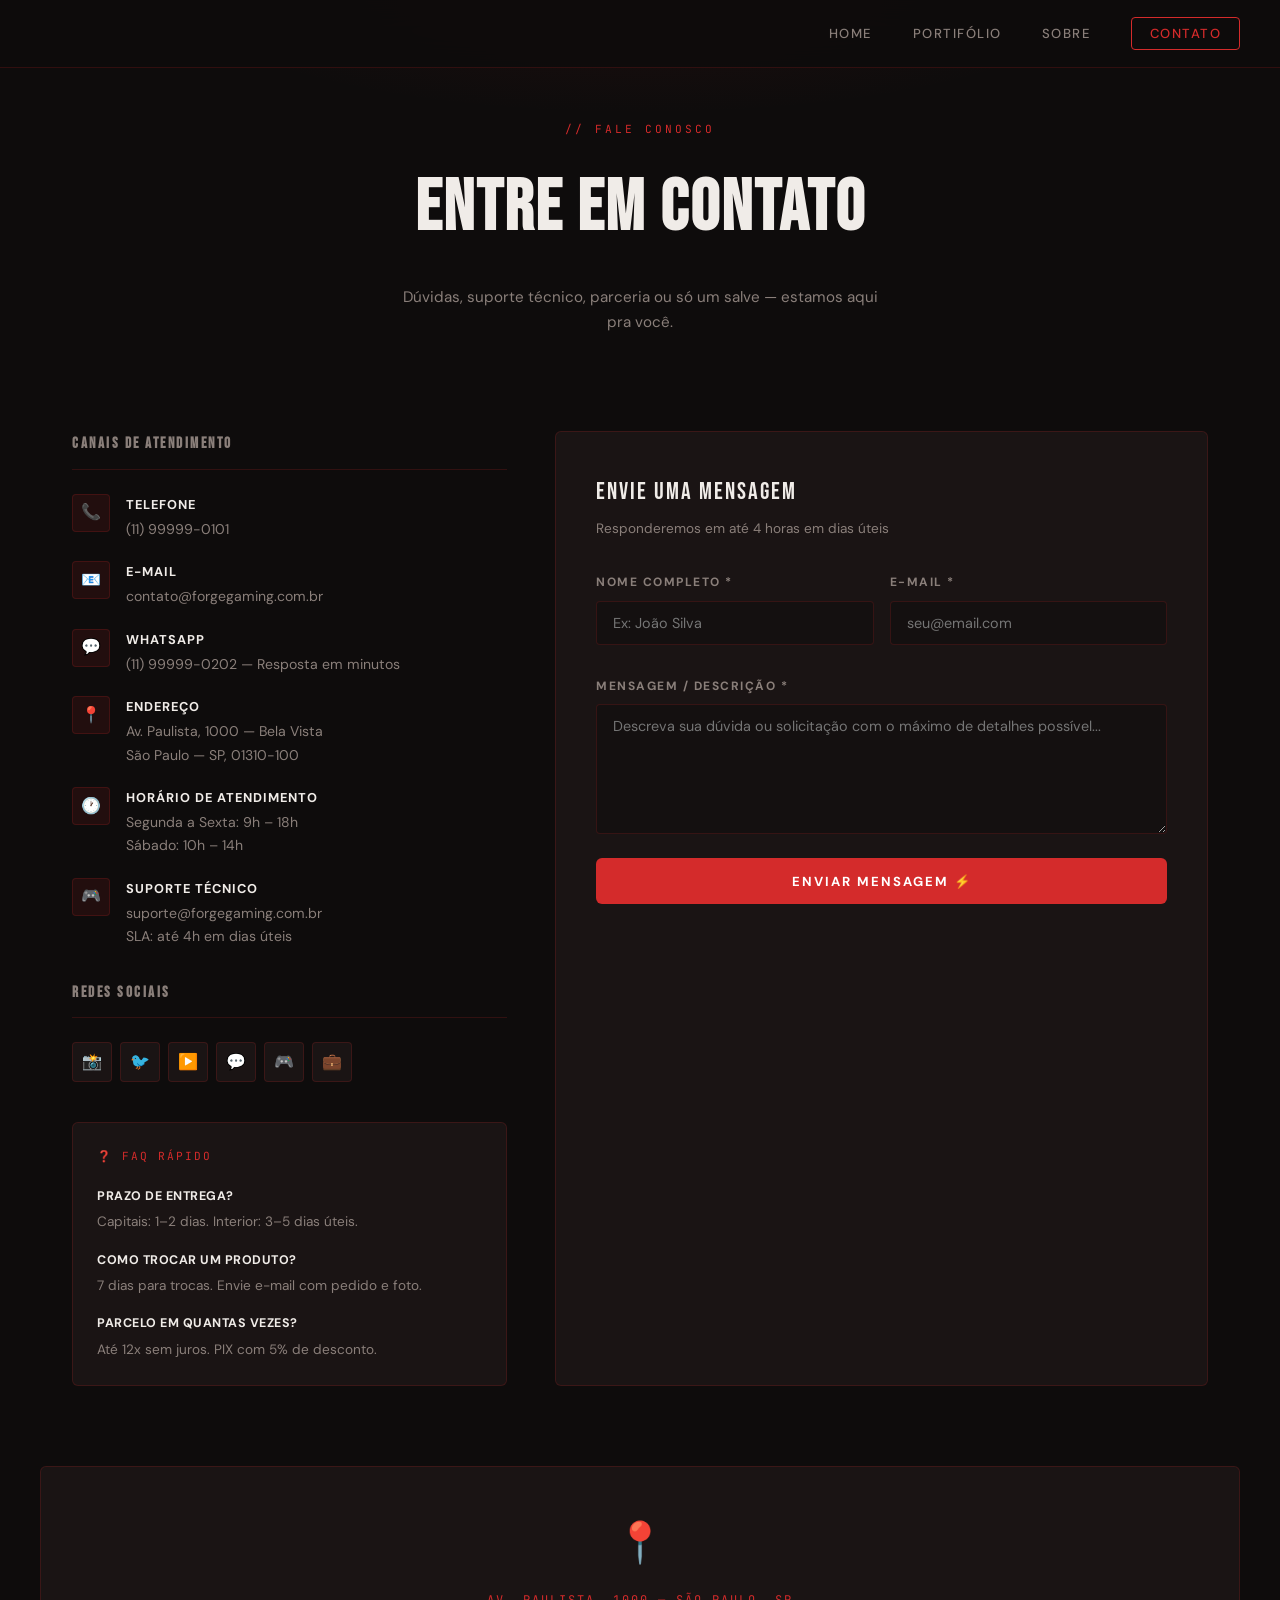
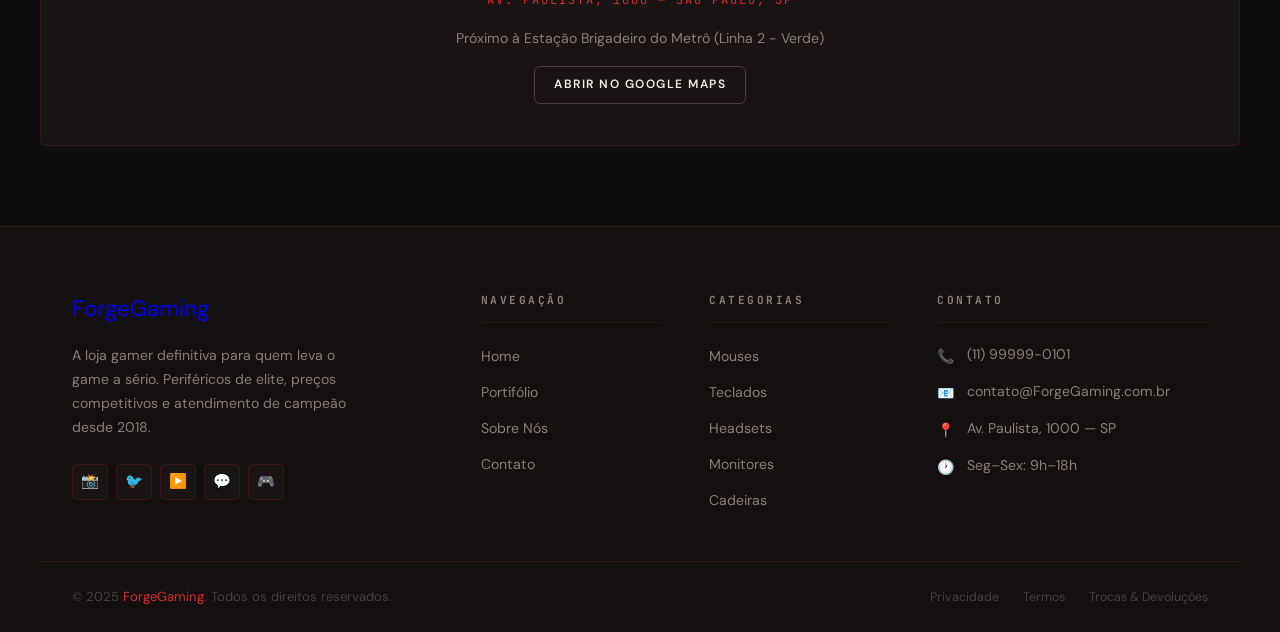
==== commit 0f82ad99: "feat: mudança de nome e colocando a logo" ====
--- a/pages/contato.html
+++ b/pages/contato.html
@@ -4,14 +4,16 @@
   <meta charset="UTF-8" />
   <meta name="viewport" content="width=device-width, initial-scale=1.0" />
   <meta name="description" content="Entre em contato com a NexusGear. Dúvidas, suporte, parcerias ou apenas um salve para a equipe." />
-  <title>Contato | NexusGear</title>
+  <title>Contato | ForgeGaming</title>
   <link rel="stylesheet" href="../src/css/estilo.css" />
 </head>
 <body>
 
   <!-- ===== NAVIGATION ===== -->
   <nav id="navbar">
-    <a href="../index.html" class="nav-logo">NEXUS<span>GEAR</span></a>
+    <a href="index.html" class="nav-logo">
+  <img src="src/assets/img/logo.jpg" alt="Forge Gaming Logo">
+</a>
     <ul class="nav-links">
       <li><a href="../index.html">Home</a></li>
       <li><a href="portifolio.html">Portifólio</a></li>
@@ -52,7 +54,7 @@
           <div class="contact-icon">📧</div>
           <div class="contact-detail">
             <strong>E-mail</strong>
-            <span>contato@nexusgear.com.br</span>
+            <span>contato@forgegaming.com.br</span>
           </div>
         </div>
 
@@ -84,7 +86,7 @@
           <div class="contact-icon">🎮</div>
           <div class="contact-detail">
             <strong>Suporte Técnico</strong>
-            <span>suporte@nexusgear.com.br<br/>SLA: até 4h em dias úteis</span>
+            <span>suporte@forgegaming.com.br<br/>SLA: até 4h em dias úteis</span>
           </div>
         </div>
 
@@ -176,7 +178,7 @@
   <footer>
     <div class="footer-grid">
       <div class="footer-brand">
-        <a href="../index.html" class="nav-logo">NEXUS<span>GEAR</span></a>
+        <a href="../index.html" class="nav-logo">Forge<span>Gaming</span></a>
         <p class="footer-desc">A loja gamer definitiva para quem leva o game a sério. Periféricos de elite, preços competitivos e atendimento de campeão desde 2018.</p>
         <div class="social-links">
           <a href="#" class="social-link">📸</a>
@@ -208,13 +210,13 @@
       <div class="footer-col">
         <h4>Contato</h4>
         <div class="footer-contact-item"><span>📞</span><span>(11) 99999-0101</span></div>
-        <div class="footer-contact-item"><span>📧</span><span>contato@nexusgear.com.br</span></div>
+        <div class="footer-contact-item"><span>📧</span><span>contato@ForgeGaming.com.br</span></div>
         <div class="footer-contact-item"><span>📍</span><span>Av. Paulista, 1000 — SP</span></div>
         <div class="footer-contact-item"><span>🕐</span><span>Seg–Sex: 9h–18h</span></div>
       </div>
     </div>
     <div class="footer-bottom">
-      <p>© 2025 <span>NexusGear</span>. Todos os direitos reservados.</p>
+      <p>© 2025 <span>ForgeGaming</span>. Todos os direitos reservados.</p>
       <div class="footer-bottom-links">
         <a href="#">Privacidade</a>
         <a href="#">Termos</a>
--- a/src/css/estilo.css
+++ b/src/css/estilo.css
@@ -70,14 +70,24 @@
   box-shadow: 0 2px 20px rgba(212,43,43,0.12);
 }
 
+
 .nav-logo {
-  font-family: var(--font-display);
-  font-size: 1.6rem;
-  color: var(--text-primary);
+  display: flex;
+  align-items: center;
   text-decoration: none;
-  letter-spacing: 3px;
-}
-.nav-logo span { color: var(--accent); }
+}
+
+.nav-logo img {
+  height: 120px;
+  width: auto;
+  object-fit: contain;
+  display: block;
+  transition: var(--transition);
+}
+
+.nav-logo img:hover {
+  transform: scale(1.03);
+}
 
 .nav-links {
   display: flex;
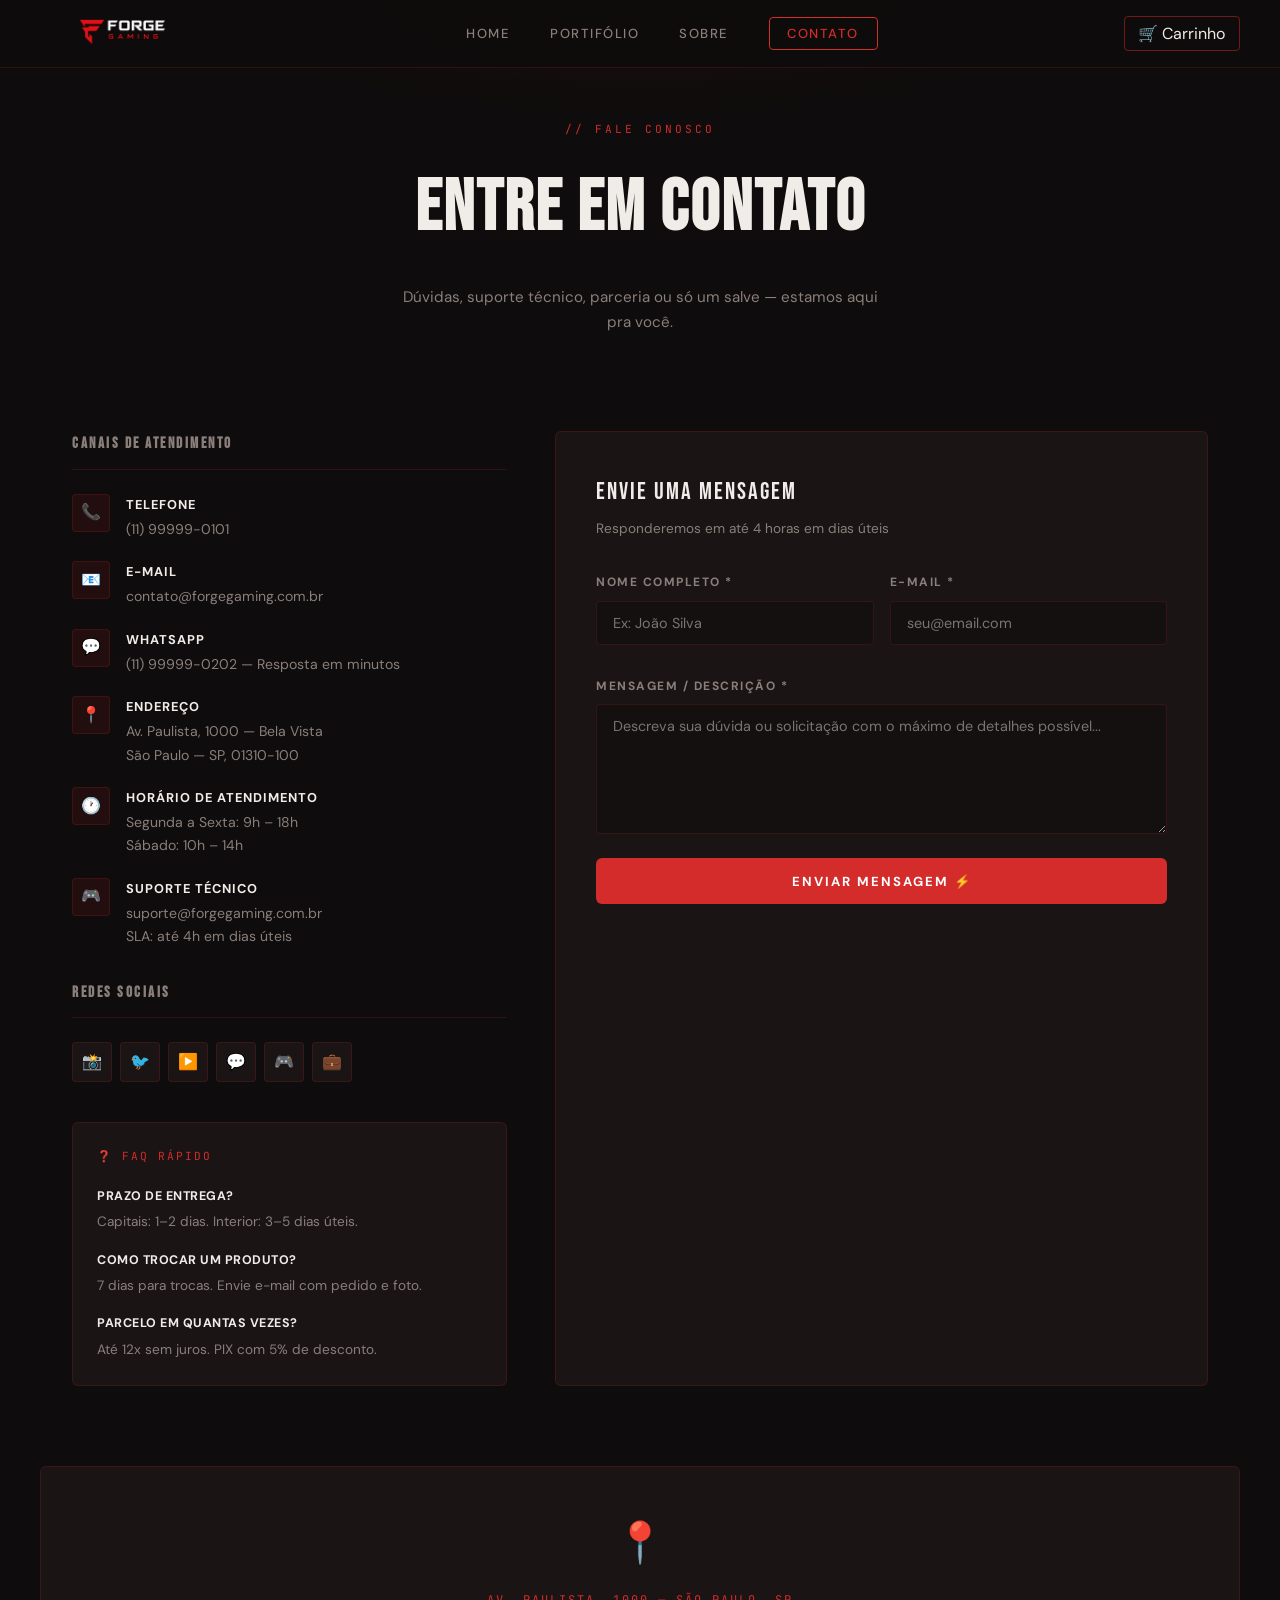
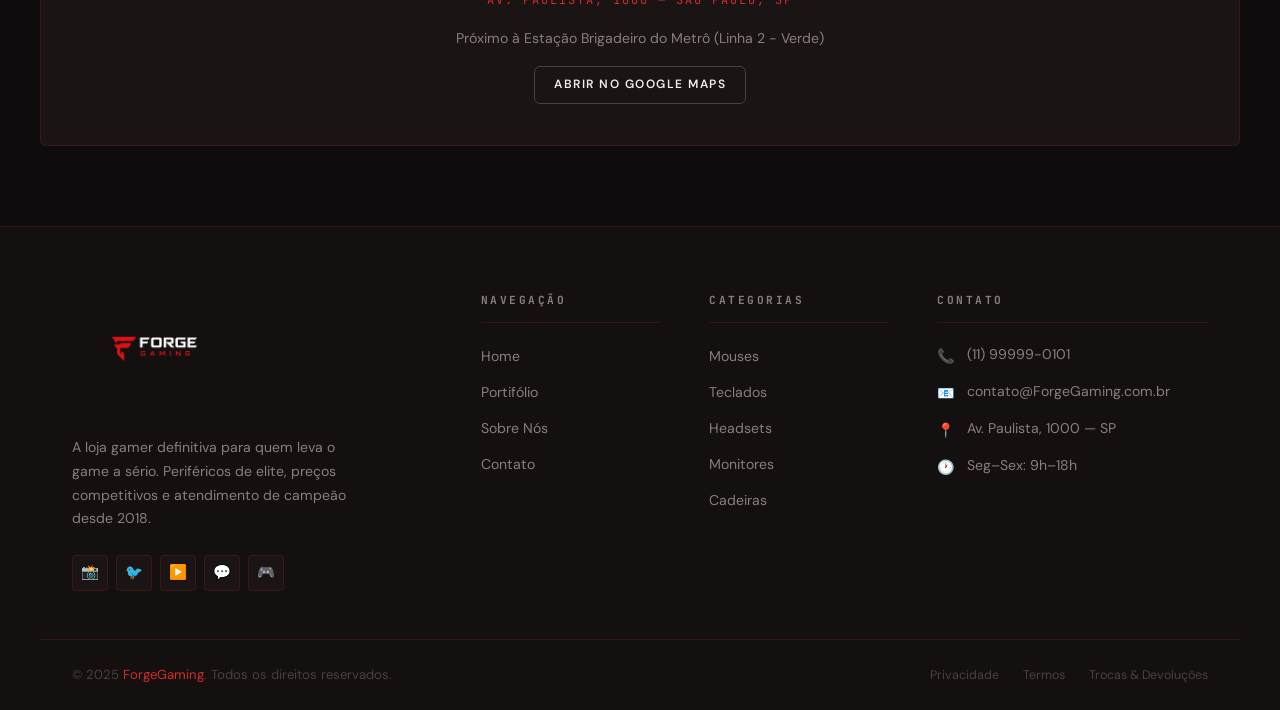
==== commit aedba4ff: "feat: arrumando header e logo no footer" ====
--- a/pages/contato.html
+++ b/pages/contato.html
@@ -9,22 +9,28 @@
 </head>
 <body>
 
-  <!-- ===== NAVIGATION ===== -->
-  <nav id="navbar">
-    <a href="index.html" class="nav-logo">
-  <img src="src/assets/img/logo.jpg" alt="Forge Gaming Logo">
+  
+   <!-- ===== NAVIGATION ===== -->
+    <nav id="navbar">
+   <a href="../index.html" class="nav-logo">
+  <img src="../src/assets/img/logo.jpg" alt="Forge Gaming Logo">
 </a>
     <ul class="nav-links">
-      <li><a href="../index.html">Home</a></li>
-      <li><a href="portifolio.html">Portifólio</a></li>
-      <li><a href="sobre.html">Sobre</a></li>
-      <li><a href="contato.html" class="active nav-cta">Contato</a></li>
+      <li><a href="../index.html" >Home</a></li>
+      <li><a href="./portifolio.html">Portifólio</a></li>
+      <li><a href="./sobre.html">Sobre</a></li>
+      <li><a href="./contato.html" class="nav-cta active">Contato</a></li>
     </ul>
-    <div class="hamburger" aria-label="Menu" role="button" tabindex="0">
-      <span></span><span></span><span></span>
+    <div style="display:flex; align-items:center; gap:1rem;">
+      <button class="nav-cart-btn" onclick="openCart()" aria-label="Carrinho">
+        🛒 Carrinho
+        <span class="cart-count" id="cart-count-nav">0</span>
+      </button>
+      <div class="hamburger" aria-label="Menu" role="button" tabindex="0">
+        <span></span><span></span><span></span>
+      </div>
     </div>
   </nav>
-
   <!-- ===== CONTACT HERO ===== -->
   <section class="contact-hero">
     <div class="section-tag">// Fale conosco</div>
@@ -178,7 +184,9 @@
   <footer>
     <div class="footer-grid">
       <div class="footer-brand">
-        <a href="../index.html" class="nav-logo">Forge<span>Gaming</span></a>
+         <a href="index.html" class="nav-logo">
+  <img src="../src/assets/img/logo.jpg" alt="Forge Gaming Logo">
+</a>
         <p class="footer-desc">A loja gamer definitiva para quem leva o game a sério. Periféricos de elite, preços competitivos e atendimento de campeão desde 2018.</p>
         <div class="social-links">
           <a href="#" class="social-link">📸</a>
@@ -192,9 +200,9 @@
         <h4>Navegação</h4>
         <ul class="footer-links">
           <li><a href="../index.html">Home</a></li>
-          <li><a href="portifolio.html">Portifólio</a></li>
-          <li><a href="sobre.html">Sobre Nós</a></li>
-          <li><a href="contato.html">Contato</a></li>
+          <li><a href="../pages/portifolio.html">Portifólio</a></li>
+          <li><a href="../pages/sobre.html">Sobre Nós</a></li>
+          <li><a href="../pages/contato.html">Contato</a></li>
         </ul>
       </div>
       <div class="footer-col">
